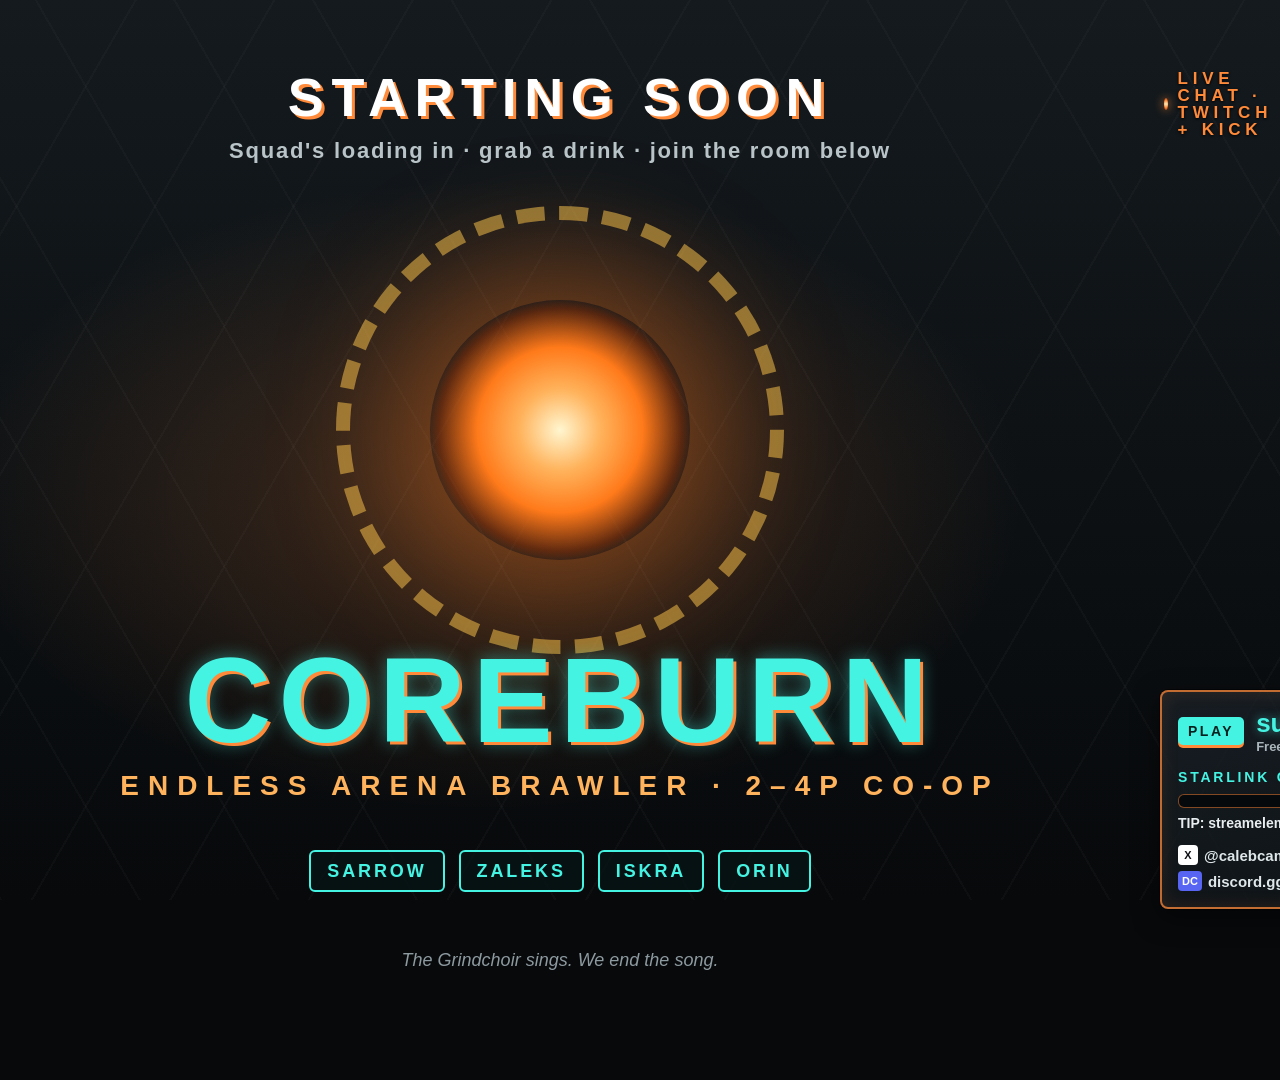
==== coreburn-start.html @ 52b5c1bb "Add COREBURN stream overlay (gameplay + starting soon/BRB)" ====
<!doctype html><html><head><meta charset="utf-8"><title>COREBURN starting soon / BRB</title>
<link rel="stylesheet" href="assets/coreburn-overlay.css">
<style>
body{background:#07090b}
.bg{position:absolute;inset:0;background:
 radial-gradient(ellipse 60% 50% at 38% 55%,rgba(255,138,58,.22),transparent 70%),
 repeating-linear-gradient(60deg,rgba(255,255,255,.025) 0 2px,transparent 2px 120px),
 repeating-linear-gradient(-60deg,rgba(255,255,255,.025) 0 2px,transparent 2px 120px),
 linear-gradient(180deg,#141a1e,#07090b);}
.core{position:absolute;left:560px;top:430px;width:260px;height:260px;border-radius:50%;transform:translate(-50%,-50%);
 background:radial-gradient(circle,#fff6d0 0,#ffb35c 22%,#ff7a1a 45%,rgba(160,50,0,.4) 66%,transparent 72%);
 box-shadow:0 0 120px 40px rgba(255,120,30,.35);animation:core 2.4s ease-in-out infinite}
.ring{position:absolute;left:560px;top:430px;width:420px;height:420px;border-radius:50%;transform:translate(-50%,-50%);
 border:14px dashed rgba(242,193,78,.55);animation:spin 30s linear infinite}
@keyframes core{50%{box-shadow:0 0 170px 60px rgba(255,140,40,.5);filter:brightness(1.15)}}
@keyframes spin{to{transform:translate(-50%,-50%) rotate(360deg)}}
.title{position:absolute;left:80px;top:640px;width:960px;text-align:center}
.title .wm{font-size:120px;line-height:1}
.title .sub{font-size:28px;letter-spacing:.32em;color:var(--amber-h);font-weight:700;margin-top:10px}
.status{position:absolute;left:80px;top:70px;width:960px;text-align:center;font:900 54px/1 "Arial Black",sans-serif;letter-spacing:.14em;color:#fff;text-shadow:3px 3px 0 var(--amber)}
.status small{display:block;font:600 22px/1.4 "Segoe UI",sans-serif;letter-spacing:.08em;color:#b9c4c8;margin-top:12px;text-shadow:none}
.heroes{position:absolute;left:80px;top:850px;width:960px;display:flex;justify-content:center;gap:14px}
.heroes span{font:900 18px/1 "Arial Black",sans-serif;letter-spacing:.16em;padding:10px 16px;border:2px solid var(--cyan);color:var(--cyan);border-radius:6px;background:rgba(7,20,22,.7)}
.side{position:absolute;left:1160px;top:60px;width:700px;height:960px}
.chat-head{left:1164px;top:70px;font-size:17px}
#chat{left:1160px;top:104px;width:700px;height:560px}
.cards{position:absolute;left:1160px;top:690px;width:668px;padding:16px;display:flex;flex-direction:column;gap:14px}
.play .u{font-size:26px}
.foot{position:absolute;left:80px;top:950px;width:960px;text-align:center;color:#8d9aa0;font-size:18px;font-style:italic}
</style></head><body>
<div class="bg"></div><div class="ring"></div><div class="core"></div>
<div class="status" id="status">STARTING SOON<small id="statussub">Squad's loading in · grab a drink · join the room below</small></div>
<div class="title"><div class="wm">COREBURN</div><div class="sub">ENDLESS ARENA BRAWLER · 2–4P CO-OP</div></div>
<div class="heroes"><span>SARROW</span><span>ZALEKS</span><span>ISKRA</span><span>ORIN</span></div>
<div class="foot">The Grindchoir sings. We end the song.</div>
<div class="chat-head"><i></i>LIVE CHAT · TWITCH + KICK</div>
<div id="chat"></div>
<div class="cards panel">
 <div class="play"><span class="k">PLAY</span><div><div class="u">sublebow.github.io/coreburn</div><div class="s">Free in your browser · ask chat for the room code</div></div></div>
 <div id="goal" class="hidden"><div class="g-head"><span class="g-title"></span><span class="g-amt"></span></div><div class="g-row"><div class="g-bar"><b></b></div><span class="g-pct">0%</span></div><div class="g-tip"></div></div>
 <div class="soc"><span><b style="background:#fff">X</b>@calebcameron_</span><span><b style="background:#9146ff;color:#fff">TW</b>CalebGCameron</span><span><b style="background:#53fc18">K</b>CalebGCameron</span><span><b style="background:#5865f2;color:#fff">DC</b>discord.gg/h53n9f9agz</span></div>
</div>
<script src="assets/coreburn-overlay.js"></script><script>
const mode=(qs.get("mode")||"start").toLowerCase();
const st=$("status"),sub=$("statussub");
if(mode==="brb"){st.firstChild.textContent="BE RIGHT BACK";sub.textContent="Cores cooling down · back in a sec";}
if(mode==="end"){st.firstChild.textContent="THANKS FOR WATCHING";sub.textContent="GG squad · see you next stream";}
if(qs.has("msg"))sub.textContent=qs.get("msg");
startOverlay();</script>
</body></html>
---- assets/coreburn-overlay.css ----
:root{--cyan:#45f3e3;--cyan-d:#1fb8ab;--amber:#ff8a3a;--amber-h:#ffb35c;--gold:#f2c14e;--ink:#0b0f12;--steel:#1a2228;--bg-op:.78;--chat-font:22px;}
html,body{margin:0;width:1920px;height:1080px;overflow:hidden;background:transparent;color:#eef3f4;font-family:"Segoe UI",Roboto,"Helvetica Neue",Arial,sans-serif;}
.hidden{display:none!important}
.wm{font-family:"Arial Black","Segoe UI Black",Impact,sans-serif;font-weight:900;letter-spacing:.06em;color:var(--cyan);
  text-shadow:3px 3px 0 var(--amber),0 0 18px rgba(69,243,227,.45);}
.panel{background:linear-gradient(160deg,rgba(26,34,40,var(--bg-op)),rgba(11,15,18,var(--bg-op)));border:2px solid rgba(255,138,58,.75);
  border-radius:8px;box-shadow:0 0 0 1px rgba(0,0,0,.6),0 8px 26px rgba(0,0,0,.5),inset 0 0 18px rgba(255,138,58,.12);}
/* chat (classes from overlay.html) */
#chat{position:absolute;display:flex;flex-direction:column;justify-content:flex-end;gap:7px;overflow:hidden;}
.msg{position:relative;background:linear-gradient(90deg,rgba(11,15,18,var(--bg-op)),rgba(20,26,31,calc(var(--bg-op) - .06)));
  border:1px solid rgba(69,243,227,.18);border-left:3px solid var(--amber);border-radius:4px 10px 10px 4px;padding:6px 12px 7px 11px;
  font-size:var(--chat-font);line-height:1.28;font-weight:500;text-shadow:0 1px 2px rgba(0,0,0,.9);overflow-wrap:anywhere;
  box-shadow:0 4px 14px rgba(0,0,0,.35);animation:msgIn .28s ease-out both;transition:opacity .9s,transform .9s;}
.msg.mod{border-left-color:#3fb37f}.msg.bc{border-left-color:var(--cyan)}.msg.vip{border-left-color:#e05fd0}
.msg.system{border-left-color:var(--gold)}.msg.system .sys{color:var(--gold);font-style:italic}
.msg.out,.msg.leaving{opacity:0}.msg.out{transform:translateX(24px)}
@keyframes msgIn{from{opacity:0;transform:translateX(28px)}to{opacity:1;transform:none}}
.badge{display:inline-block;font-size:.56em;font-weight:700;letter-spacing:.06em;line-height:1;padding:3px 5px 2px;border-radius:3px;margin-right:5px;vertical-align:.28em;color:#0b0e13;text-shadow:none}
.badge.b-bc{background:var(--cyan)}.badge.b-mod{background:#3fb37f}.badge.b-vip{background:#e05fd0}.badge.b-sub{background:var(--amber)}
.name{font-weight:700}.colon{color:#8a9aa3;margin-right:.34em}.text.action{font-style:italic;margin-left:.3em}
.emote{height:1.35em;vertical-align:-.32em;margin:0 1px}
.plat{display:inline-flex;align-items:center;justify-content:center;width:1.02em;height:1.02em;border-radius:3px;margin-right:6px;vertical-align:-.14em}
.plat svg{width:72%;height:72%}.plat.p-tw{background:#9146ff}.plat.p-tw svg{fill:#fff}.plat.p-kick{background:#53fc18}.plat.p-kick svg{fill:#0b0e13}
.chat-head{position:absolute;font:800 15px/1 "Arial Black",sans-serif;letter-spacing:.28em;color:var(--amber);display:flex;align-items:center;gap:10px;text-shadow:0 1px 3px #000}
.chat-head i{width:12px;height:12px;border-radius:50%;background:radial-gradient(circle,#fff3c4,var(--amber) 55%,#a33a00);box-shadow:0 0 10px var(--amber);animation:pulse 1.6s ease-in-out infinite}
@keyframes pulse{50%{box-shadow:0 0 22px var(--amber-h);transform:scale(1.15)}}
/* goal */
.g-head{display:flex;justify-content:space-between;align-items:baseline;gap:10px}
.g-title{font:900 14px/1 "Arial Black",sans-serif;letter-spacing:.2em;color:var(--cyan)}
.g-amt{font-weight:800;font-size:16px;color:var(--amber-h)}
.g-row{display:flex;align-items:center;gap:10px;margin-top:7px}
.g-bar{flex:1;height:12px;border-radius:6px;background:#06090b;border:1px solid rgba(255,138,58,.5);overflow:hidden}
.g-bar b{display:block;height:100%;width:0;background:linear-gradient(90deg,#b84a00,var(--amber),var(--amber-h));box-shadow:0 0 12px var(--amber);transition:width 1s}
.g-pct{font-weight:800;font-size:14px;color:#cfd8dc;min-width:38px;text-align:right}
.g-tip{margin-top:6px;font-size:14px;font-weight:700;color:#e8eef0}
/* socials */
.soc{display:flex;flex-wrap:wrap;gap:6px 16px;font-size:15px;font-weight:700;color:#dfe7ea}
.soc span{display:inline-flex;align-items:center;gap:6px}
.soc b{display:inline-block;min-width:20px;height:20px;padding:0 4px;box-sizing:border-box;border-radius:4px;font:900 11px/20px Arial,sans-serif;text-align:center;color:#0b0e13}
.play{display:flex;align-items:center;gap:12px;font-weight:800;color:#fff}
.play .k{font:900 14px/1 "Arial Black",sans-serif;letter-spacing:.18em;background:var(--cyan);color:#06221f;padding:7px 10px;border-radius:5px;box-shadow:0 3px 0 var(--amber)}
.play .u{font-size:20px;color:var(--cyan);text-shadow:0 0 10px rgba(69,243,227,.5)}
.play .s{font-size:13px;color:#aab6bb;font-weight:600}
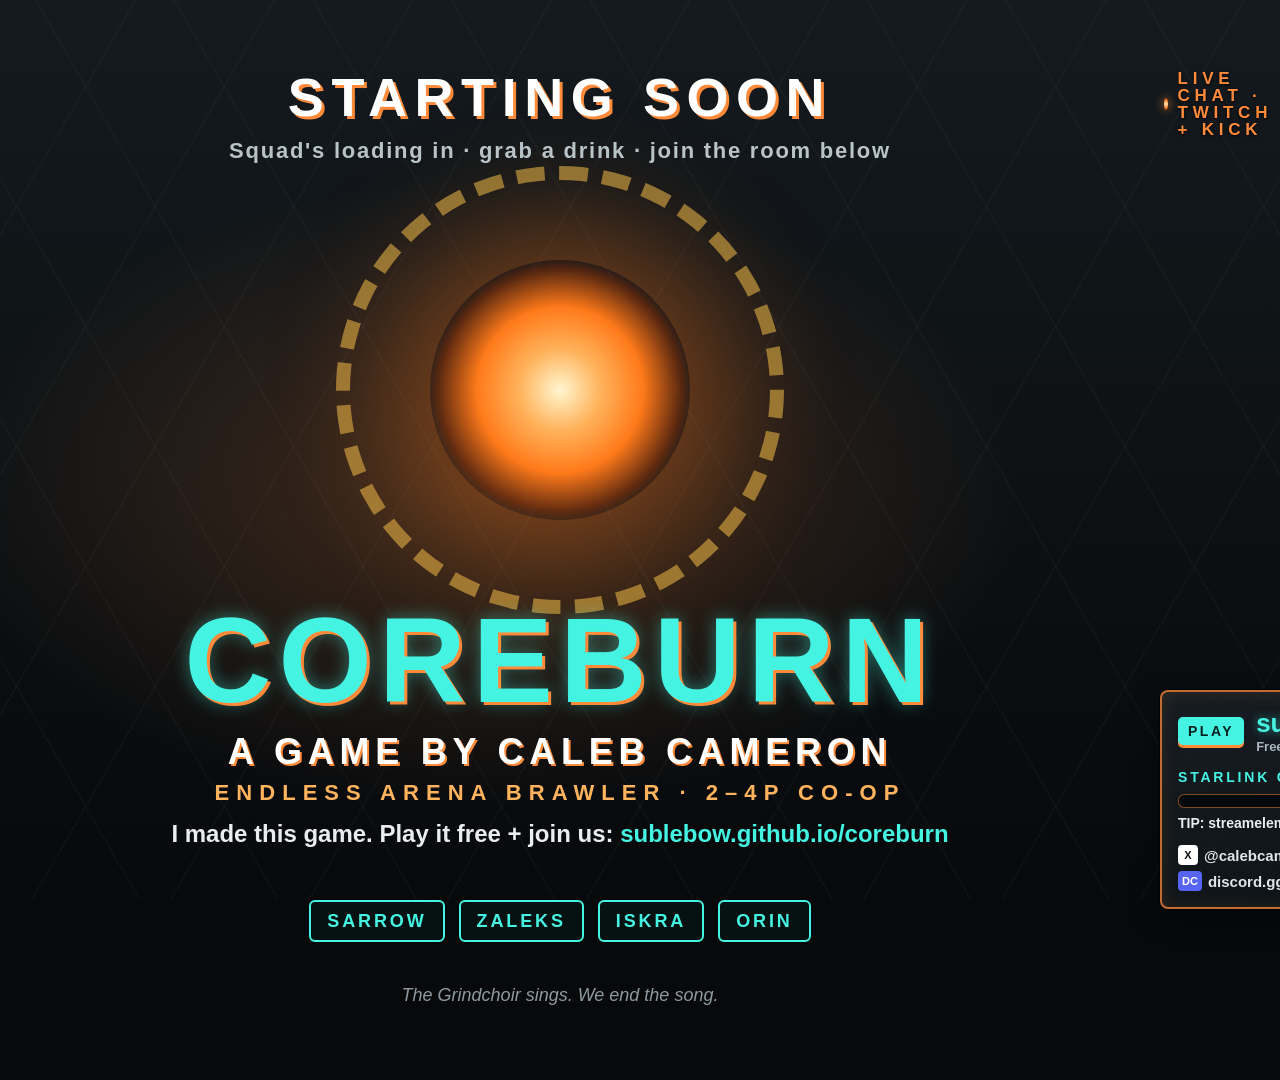
==== commit 6c1ff1b3: "COREBURN overlay: prominent 'game by Caleb Cameron' credit" ====
--- a/coreburn-start.html
+++ b/coreburn-start.html
@@ -7,30 +7,32 @@
  repeating-linear-gradient(60deg,rgba(255,255,255,.025) 0 2px,transparent 2px 120px),
  repeating-linear-gradient(-60deg,rgba(255,255,255,.025) 0 2px,transparent 2px 120px),
  linear-gradient(180deg,#141a1e,#07090b);}
-.core{position:absolute;left:560px;top:430px;width:260px;height:260px;border-radius:50%;transform:translate(-50%,-50%);
+.core{position:absolute;left:560px;top:390px;width:260px;height:260px;border-radius:50%;transform:translate(-50%,-50%);
  background:radial-gradient(circle,#fff6d0 0,#ffb35c 22%,#ff7a1a 45%,rgba(160,50,0,.4) 66%,transparent 72%);
  box-shadow:0 0 120px 40px rgba(255,120,30,.35);animation:core 2.4s ease-in-out infinite}
-.ring{position:absolute;left:560px;top:430px;width:420px;height:420px;border-radius:50%;transform:translate(-50%,-50%);
+.ring{position:absolute;left:560px;top:390px;width:420px;height:420px;border-radius:50%;transform:translate(-50%,-50%);
  border:14px dashed rgba(242,193,78,.55);animation:spin 30s linear infinite}
 @keyframes core{50%{box-shadow:0 0 170px 60px rgba(255,140,40,.5);filter:brightness(1.15)}}
 @keyframes spin{to{transform:translate(-50%,-50%) rotate(360deg)}}
-.title{position:absolute;left:80px;top:640px;width:960px;text-align:center}
+.title{position:absolute;left:80px;top:600px;width:960px;text-align:center}
 .title .wm{font-size:120px;line-height:1}
-.title .sub{font-size:28px;letter-spacing:.32em;color:var(--amber-h);font-weight:700;margin-top:10px}
+.title .by{font:900 36px/1 "Arial Black",sans-serif;letter-spacing:.16em;color:#fff;margin-top:14px;text-shadow:2px 2px 0 var(--amber)}
+.title .made{font-size:24px;font-weight:700;color:#e8eef0;margin-top:14px}.title .made b{color:var(--cyan)}
+.title .sub{font-size:22px!important;font-size:28px;letter-spacing:.32em;color:var(--amber-h);font-weight:700;margin-top:10px}
 .status{position:absolute;left:80px;top:70px;width:960px;text-align:center;font:900 54px/1 "Arial Black",sans-serif;letter-spacing:.14em;color:#fff;text-shadow:3px 3px 0 var(--amber)}
 .status small{display:block;font:600 22px/1.4 "Segoe UI",sans-serif;letter-spacing:.08em;color:#b9c4c8;margin-top:12px;text-shadow:none}
-.heroes{position:absolute;left:80px;top:850px;width:960px;display:flex;justify-content:center;gap:14px}
+.heroes{position:absolute;left:80px;top:900px;width:960px;display:flex;justify-content:center;gap:14px}
 .heroes span{font:900 18px/1 "Arial Black",sans-serif;letter-spacing:.16em;padding:10px 16px;border:2px solid var(--cyan);color:var(--cyan);border-radius:6px;background:rgba(7,20,22,.7)}
 .side{position:absolute;left:1160px;top:60px;width:700px;height:960px}
 .chat-head{left:1164px;top:70px;font-size:17px}
 #chat{left:1160px;top:104px;width:700px;height:560px}
 .cards{position:absolute;left:1160px;top:690px;width:668px;padding:16px;display:flex;flex-direction:column;gap:14px}
 .play .u{font-size:26px}
-.foot{position:absolute;left:80px;top:950px;width:960px;text-align:center;color:#8d9aa0;font-size:18px;font-style:italic}
+.foot{position:absolute;left:80px;top:985px;width:960px;text-align:center;color:#8d9aa0;font-size:18px;font-style:italic}
 </style></head><body>
 <div class="bg"></div><div class="ring"></div><div class="core"></div>
 <div class="status" id="status">STARTING SOON<small id="statussub">Squad's loading in · grab a drink · join the room below</small></div>
-<div class="title"><div class="wm">COREBURN</div><div class="sub">ENDLESS ARENA BRAWLER · 2–4P CO-OP</div></div>
+<div class="title"><div class="wm">COREBURN</div><div class="by">A GAME BY CALEB CAMERON</div><div class="sub">ENDLESS ARENA BRAWLER · 2–4P CO-OP</div><div class="made">I made this game. Play it free + join us: <b>sublebow.github.io/coreburn</b></div></div>
 <div class="heroes"><span>SARROW</span><span>ZALEKS</span><span>ISKRA</span><span>ORIN</span></div>
 <div class="foot">The Grindchoir sings. We end the song.</div>
 <div class="chat-head"><i></i>LIVE CHAT · TWITCH + KICK</div>
